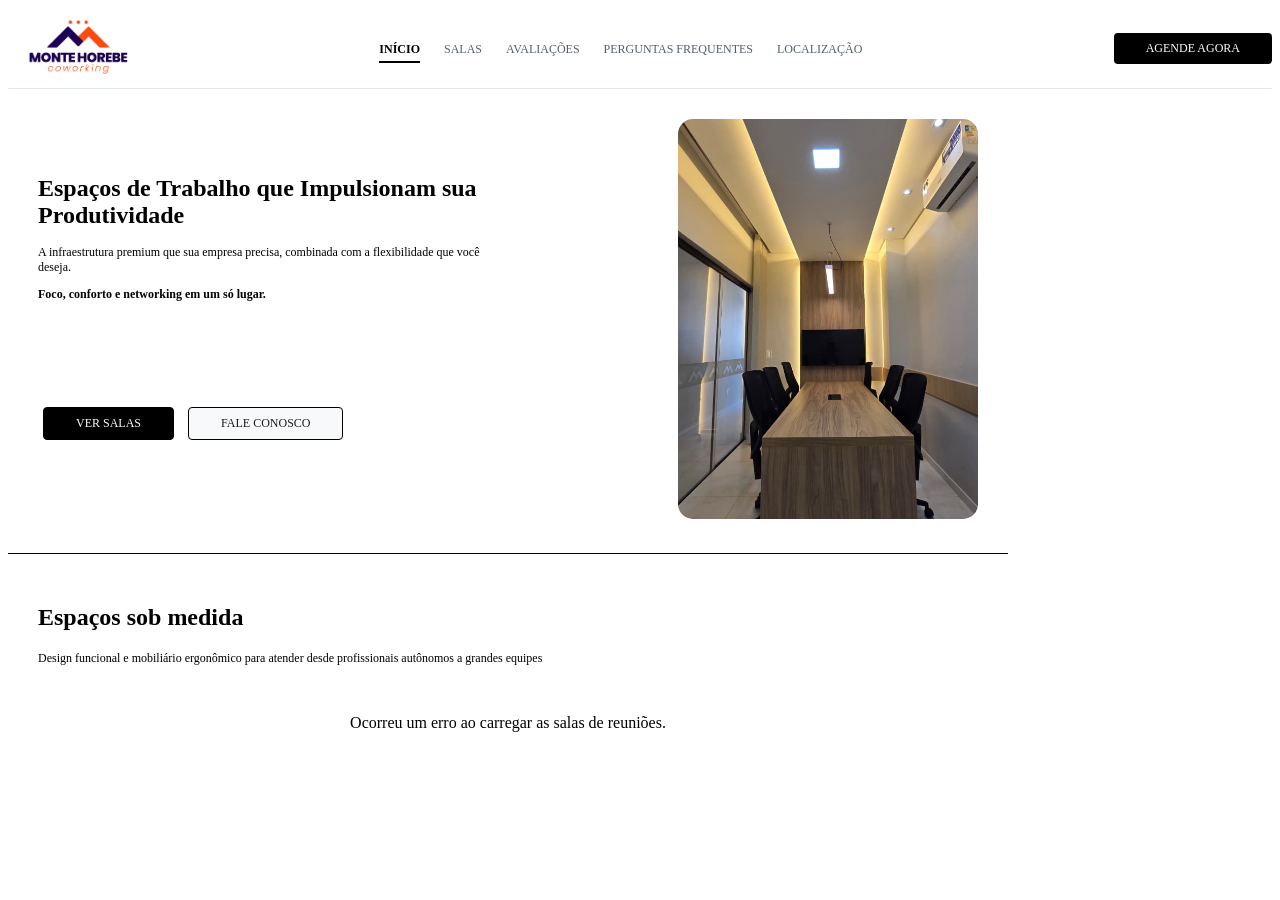
==== index.html @ b554c810 "Minor change" ====
<!DOCTYPE html>
<html lang="pt-BR">
<head>
    <meta charset="utf-8">
    <meta name="viewport" content="width=device-width, initial-scale=1.0">
    <title>Monte Horebe - Espaços de Trabalho para Produtividade</title>
    <link rel="stylesheet" href="css/main.css">
</head>

<body>

    <nav class="navbar">
        <div class="navbar-container">
            <div class="brand">
                <img src="assets/logo.png" alt="logo monte-horebe">
            </div>

            <div class="nav-links">
                <a href="#" class="nav-link active">Início</a>
                <a href="salas.html" class="nav-link">Salas</a>
                <a href="avaliacoes.html" class="nav-link">Avaliações</a>
                <a href="faq.html" class="nav-link">Perguntas frequentes</a>
                <a href="localizacao.html" class="nav-link">Localização</a>
            </div>

            <div class="nav-actions">
                <a href="https://www.instagram.com/coworking_mh" class="btn-primary">Agende agora</a>
            </div>
        </div>
    </nav>


    <div class="container-principal">
        <div class="container-hero">
            <div class="title-hero">
                <h1>Espaços de Trabalho que Impulsionam sua Produtividade</h1>
                <p>A infraestrutura premium que sua empresa precisa, combinada com a flexibilidade que você deseja.</p>
                <p><b>Foco, conforto e networking em um só lugar.</b></p>
                <div class="btns-hero">
                    <a href="salas.html" class="btn-primary" id="btn-salas-hero">VER SALAS</a>
                    <a href="https://www.instagram.com/coworking_mh" class="btn-secondary" id="btn-contato-hero">FALE CONOSCO</a>
                </div>
            </div>
            
            <div class="container-img-hero">
                <img src="assets/sala-reunioes-4.jpeg" alt="sala-de-reuniões">
            </div>
        </div>

        <section class="section-salas">
            <div class="title-salas">
                <h1>Espaços sob medida</h1>
                <p>Design funcional e mobiliário ergonômico para atender desde profissionais autônomos a grandes equipes</p>
            </div>
            <div class="container-salas" id="container-salas"></div>

        </section>
    </div>

    <div class="modal-overlay" id="modal-sala">
        <div class="modal-content">
            <span class="modal-close" id="modal-close">&times;</span>
            <div class="modal-gallery">
                <img id="modal-img" src="" alt="">
                <div class="modal-thumbnails" id="modal-thumbnails"></div>
            </div>
            <div class="modal-info">
                <h1 id="modal-titulo"></h1>
                <p id="modal-desc"></p>
                <div class="card-sala-beneficios" id="modal-beneficios"></div>
                <a href="https://www.instagram.com/coworking_mh" class="btn-primary" style="margin-top: auto; width: 50%;">Agendar esta sala</a>
            </div>
        </div>
    </div>

    <script src="js/script.js"></script>
</body>
</html>
---- css/main.css ----
:root {
    --primary: #000000;
    --on-primary: #ffffff;
    --secondary: #515f74;
    --surface-container-lowest: #ffffff;
    --surface-container-low: #f2f4f6;
    --surface-container-high: #e6e8ea;
    --surface: #f7f9fb;
    --on-surface: #191c1e;
    --on-surface-variant: #45464d;
    --slate-border: #E2E8F0;
    --tertiary: #000000;
    --tertiary-container: #0b1c30;
    --whatsapp-green: #25D366;
    --primary-fixed-dim: #bec6e0;
    --surface-tint: #565e74;
    --margin-sm: 8px;
    --margin-md: 16px;
    --margin-lg: 32px;
    --gutter: 24px;
    --section-gap-mobile: 64px;
    --section-gap-desktop: 120px;
    --container-max: 1200px;
    --beneficios: rgb(227, 227, 227);
}

a {
    text-decoration: none;
    color: inherit;
}

.navbar {
    background-color: var(--surface-container-lowest);
    position: sticky;
    top: 0;
    border-bottom: 1px solid var(--slate-border);
    width: 100%;
}

.navbar-container {
    display: flex;
    justify-content: space-between;
    align-items: center;
    height: 80px;
}

.brand img {
    width: 100px;
    margin-left: 20px;
}

.nav-link {
    font-size: 12px;
    font-weight: 500;
    text-transform: uppercase;
    color: var(--secondary);
    margin: 10px;
    transition: color 0.2s, opacity 0.2s;
}

.nav-link.active {
    color: var(--primary);
    font-weight: 700;
    border-bottom: 2px solid var(--primary);
    padding-bottom: 5px;
}

.nav-link:hover {
    color: var(--primary);
    font-weight: 200;
    opacity: 0.8;
}

.btn-primary {
    background-color: var(--primary);
    color: var(--on-primary);
    padding: var(--margin-sm) var(--margin-lg);
    border-radius: 4px;
    font-size: 12px;
    font-weight: 500;
    text-transform: uppercase;
    transition: background-color 0.2s, transform 0.1s;
    display: inline-flex;
    align-items: center;
    justify-content: center;
    border: none;
    cursor: pointer;
}

.btn-primary:hover {
    background-color: var(--tertiary-container);
    transform: scale(1.05);
}

.container-principal {
    display: flex;
    flex-wrap: wrap;
    justify-self: center;
    width: 80%;
    max-width: 1000px;
}

.container-hero {
    display: flex;
    justify-content: space-between;
    justify-self: center;
    padding: 30px;
    width: 100%;
    border-bottom: 1px solid var(--primary);
}

.title-hero {
    max-width: 70%;
    margin-top: 40px;
}

.title-hero h1{
    font-size: 24px;
    max-width: 85%;
}

.title-hero p {
    font-size: 12px;
    max-width: 80%;
}

.btns-hero {
    margin-top: 100px;
}

.btns-hero a {
    margin: 5px;
    border: 1px solid var(--primary);
}

.btn-secondary {
    background-color: var(--surface);
    color: var(--on-surface);
    padding: var(--margin-sm) var(--margin-lg);
    border-radius: 4px;
    font-size: 12px;
    font-weight: 500;
    text-transform: uppercase;
    transition: background-color 0.2s, transform 0.1s;
    display: inline-flex;
    align-items: center;
    justify-content: center;
    border: none;
    cursor: pointer;
}

.btn-secondary:hover {
    background-color: var(--surface-container-high);
    transform: scale(1.05);
}

.container-img-hero img {
    width: 300px;
    height: 400px;
    object-fit: cover;
    border-radius: 15px;
}

.section-salas {
    display: flex;
    flex-wrap: wrap;
    justify-content: space-between;
    justify-self: center;
    padding: 30px;
    width: 100%;
}

.title-salas {
    display: flex;
    flex-direction: column;
    align-self: center;
    justify-self: center;
    width: 100%;
}

.title-salas h1 {
    font-size: 24px;
    width: 85%;
}

.title-salas p {
    margin-top: 0;
    font-size: 12px;
    width: 60%;
}

.container-salas {
    display: flex;
    flex-wrap: wrap;
    justify-content: space-around;
    justify-self: center;
    gap: 20px 10px;
    margin-top: 20px;
    width: 100%;
}

.info-sala {
    display: flex;
    flex-direction: column;
    padding: 5px;
}

.card-sala {
    box-shadow: 0 12px 24px rgba(0, 0, 0, 0.2);
    display: flex;
    flex-direction: column;
    width: 250px;
    height: 300px;
    transition: transform 0.3s ease, box-shadow 0.3s ease;
    cursor: pointer;
}

.card-sala:hover {
    transform: translateY(-10px);
    box-shadow: 0 12px 24px rgba(0, 0, 0, 0.2);
}

.card-sala h1 {
    font-size:16px;
}

.card-sala p {
    margin-top: 0;
    font-size: 12px;
}

.card-sala img {
    width: 250px;
    height: 150px;
    object-fit: cover;
    object-position: 80% 65%;
}

.card-sala-beneficios {
    display: flex;
    flex-direction: row;
    flex-wrap: wrap;
    margin: 0;
    gap: 5px;
}

.card-sala-beneficios p {
    background-color: var(--beneficios);
    padding: 1px 3px 3px;
    border-radius: 5px;
    margin: 2px;
}

.modal-overlay {
    display: none;
    position: fixed;
    top: 0;
    left: 0;
    width: 100%;
    height: 100%;
    background-color: rgba(0, 0, 0, 0.6);
    z-index: 1000;
    justify-content: center;
    align-items: center;
}

.modal-overlay.active {
    display: flex;
}

.modal-content {
    background-color: var(--surface-container-lowest);
    width: 800px;
    height: 500px;
    border-radius: 8px;
    display: flex;
    flex-direction: row;
    overflow: hidden;
    position: relative;
    box-shadow: 0 12px 24px rgba(0, 0, 0, 0.3);
}

.modal-gallery {
    width: 50%;
    display: flex;
    flex-direction: column;
    background-color: var(--surface-container-low);
}

.modal-gallery > img {
    width: 100%;
    height: 350px;
    object-fit: cover;
}

.modal-thumbnails {
    display: flex;
    flex-direction: row;
    overflow-x: auto;
    padding: 10px;
    gap: 10px;
    height: 150px;
    align-items: center;
    box-sizing: border-box;
}

.modal-thumbnails::-webkit-scrollbar {
    height: 8px;
}

.modal-thumbnails::-webkit-scrollbar-thumb {
    background-color: var(--primary-fixed-dim);
    border-radius: 4px;
}

.modal-thumbnails img {
    width: 80px;
    height: 80px;
    object-fit: cover;
    border-radius: 4px;
    cursor: pointer;
    border: 2px solid transparent;
    transition: border-color 0.2s;
    flex-shrink: 0;
}

.modal-thumbnails img.active {
    border-color: var(--primary);
}

.modal-info {
    padding: var(--margin-lg);
    width: 50%;
    display: flex;
    flex-direction: column;
    overflow: hidden;
    box-sizing: border-box;
}

.modal-info h1 {
    font-size: 24px;
    color: var(--primary);
    margin-top: 0;
}

.modal-info p {
    font-size: 14px;
    color: var(--on-surface-variant);
    line-height: 1.5;
}

.modal-close {
    position: absolute;
    top: 15px;
    right: 20px;
    font-size: 24px;
    font-weight: bold;
    color: var(--primary);
    cursor: pointer;
    transition: color 0.2s;
    z-index: 10;
    background: rgba(255, 255, 255, 0.7);
    border-radius: 50%;
    width: 35px;
    height: 35px;
    display: flex;
    align-items: center;
    justify-content: center;
}

.modal-close:hover {
    background: rgba(255, 255, 255, 1);
}

@media (max-width: 850px) {
    .modal-content {
        flex-direction: column;
        width: 90%;
        height: 90vh;
    }
    .modal-gallery, .modal-info {
        width: 100%;
    }
    .modal-gallery > img {
        height: 250px;
    }
    .modal-thumbnails {
        height: 100px;
    }
    .modal-thumbnails img {
        width: 60px;
        height: 60px;
    }
}
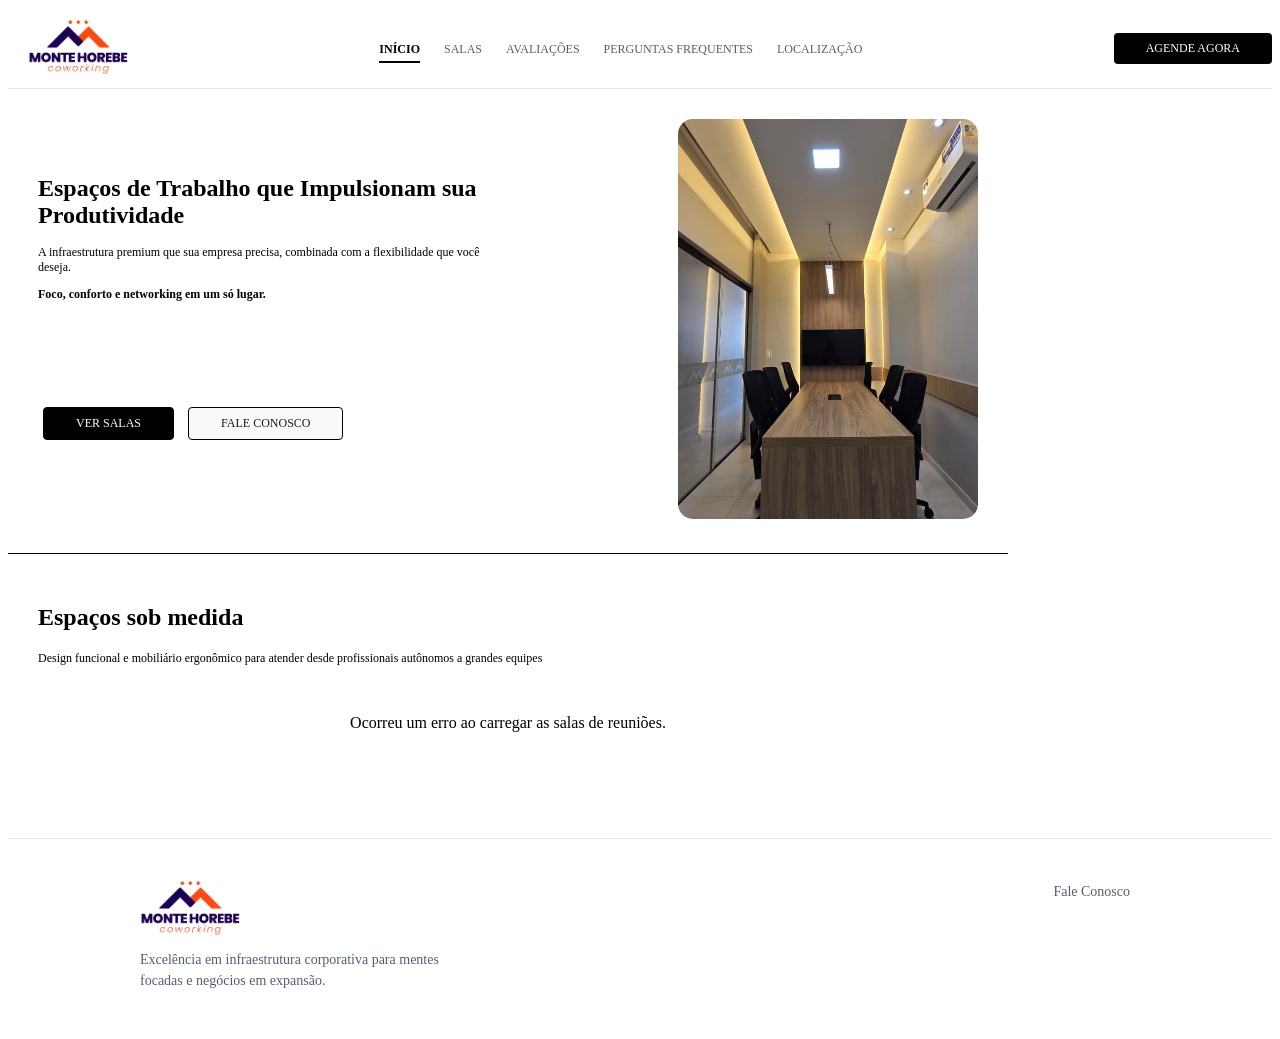
==== commit 89efa157: "Add footer in index.html and salas.html" ====
--- a/index.html
+++ b/index.html
@@ -29,7 +29,6 @@
         </div>
     </nav>
 
-
     <div class="container-principal">
         <div class="container-hero">
             <div class="title-hero">
@@ -53,7 +52,6 @@
                 <p>Design funcional e mobiliário ergonômico para atender desde profissionais autônomos a grandes equipes</p>
             </div>
             <div class="container-salas" id="container-salas"></div>
-
         </section>
     </div>
 
@@ -68,11 +66,24 @@
                 <h1 id="modal-titulo"></h1>
                 <p id="modal-desc"></p>
                 <div class="card-sala-beneficios" id="modal-beneficios"></div>
-                <a href="https://www.instagram.com/coworking_mh" class="btn-primary" style="margin-top: auto; width: 50%;">Agendar esta sala</a>
+                <a href="https://www.instagram.com/coworking_mh" class="btn-primary" style="margin-top: auto; width: 80%;">Agendar esta sala</a>
             </div>
         </div>
     </div>
 
+    <footer class="footer">
+        <div class="footer-container">
+            <div class="footer-top">
+                <div class="footer-brand">
+                    <img src="assets/logo.png" alt="logo monte-horebe">
+                    <p>Excelência em infraestrutura corporativa para mentes focadas e negócios em expansão.</p>
+                </div>
+                <div class="footer-links">
+                    <a href="https://www.instagram.com/coworking_mh" class="nav-link">Fale Conosco</a>
+                </div>
+            </div>
+    </footer>
+
     <script src="js/script.js"></script>
 </body>
 </html>
--- a/css/main.css
+++ b/css/main.css
@@ -14,6 +14,7 @@
     --whatsapp-green: #25D366;
     --primary-fixed-dim: #bec6e0;
     --surface-tint: #565e74;
+    
     --margin-sm: 8px;
     --margin-md: 16px;
     --margin-lg: 32px;
@@ -21,6 +22,7 @@
     --section-gap-mobile: 64px;
     --section-gap-desktop: 120px;
     --container-max: 1200px;
+
     --beneficios: rgb(227, 227, 227);
 }
 
@@ -391,4 +393,73 @@
         width: 60px;
         height: 60px;
     }
+}
+
+.footer {
+    background-color: var(--surface-container-lowest);
+    border-top: 1px solid var(--slate-border);
+    width: 100%;
+    padding: 40px 0;
+    margin-top: 60px;
+}
+
+.footer-container {
+    width: 80%;
+    max-width: 1000px;
+    margin: 0 auto;
+    display: flex;
+    flex-direction: column;
+}
+
+.footer-top {
+    display: flex;
+    justify-content: space-between;
+    align-items: flex-start;
+    flex-wrap: wrap;
+    gap: 30px;
+}
+
+.footer-brand {
+    max-width: 300px;
+}
+
+.footer-brand img {
+    width: 100px;
+}
+
+.footer-brand p {
+    font-size: 14px;
+    color: var(--secondary);
+    line-height: 1.5;
+    margin: 10px 0 0 0;
+}
+
+.footer-links {
+    display: flex;
+    flex-wrap: wrap;
+    gap: 15px;
+    align-items: center;
+}
+
+.footer-links .nav-link {
+    text-transform: none;
+    font-size: 14px;
+    font-weight: 500;
+    margin: 5px 10px;
+}
+
+
+@media (max-width: 768px) {
+    .footer-top {
+        flex-direction: column;
+        align-items: flex-start;
+    }
+    .footer-links {
+        flex-direction: column;
+        align-items: flex-start;
+        gap: 10px;
+    }
+    .footer-links .nav-link {
+        margin: 0;
+    }
 }
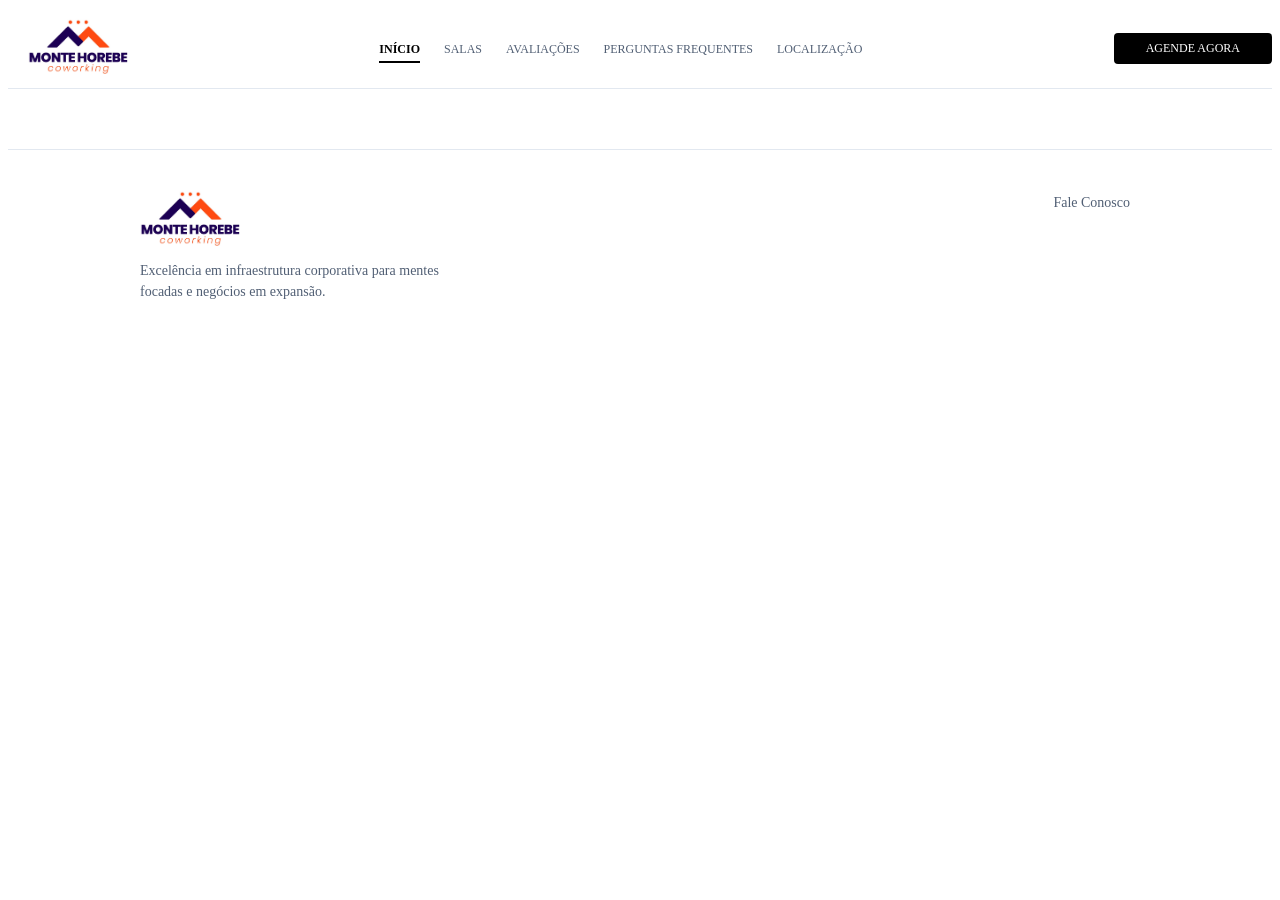
==== commit 5932b99a: "Removendo cards das salas em index.html Para melhor organização da seção hero" ====
--- a/index.html
+++ b/index.html
@@ -29,48 +29,6 @@
         </div>
     </nav>
 
-    <div class="container-principal">
-        <div class="container-hero">
-            <div class="title-hero">
-                <h1>Espaços de Trabalho que Impulsionam sua Produtividade</h1>
-                <p>A infraestrutura premium que sua empresa precisa, combinada com a flexibilidade que você deseja.</p>
-                <p><b>Foco, conforto e networking em um só lugar.</b></p>
-                <div class="btns-hero">
-                    <a href="salas.html" class="btn-primary" id="btn-salas-hero">VER SALAS</a>
-                    <a href="https://www.instagram.com/coworking_mh" class="btn-secondary" id="btn-contato-hero">FALE CONOSCO</a>
-                </div>
-            </div>
-            
-            <div class="container-img-hero">
-                <img src="assets/sala-reunioes-4.jpeg" alt="sala-de-reuniões">
-            </div>
-        </div>
-
-        <section class="section-salas">
-            <div class="title-salas">
-                <h1>Espaços sob medida</h1>
-                <p>Design funcional e mobiliário ergonômico para atender desde profissionais autônomos a grandes equipes</p>
-            </div>
-            <div class="container-salas" id="container-salas"></div>
-        </section>
-    </div>
-
-    <div class="modal-overlay" id="modal-sala">
-        <div class="modal-content">
-            <span class="modal-close" id="modal-close">&times;</span>
-            <div class="modal-gallery">
-                <img id="modal-img" src="" alt="">
-                <div class="modal-thumbnails" id="modal-thumbnails"></div>
-            </div>
-            <div class="modal-info">
-                <h1 id="modal-titulo"></h1>
-                <p id="modal-desc"></p>
-                <div class="card-sala-beneficios" id="modal-beneficios"></div>
-                <a href="https://www.instagram.com/coworking_mh" class="btn-primary" style="margin-top: auto; width: 80%;">Agendar esta sala</a>
-            </div>
-        </div>
-    </div>
-
     <footer class="footer">
         <div class="footer-container">
             <div class="footer-top">
--- a/css/main.css
+++ b/css/main.css
@@ -102,67 +102,6 @@
     max-width: 1000px;
 }
 
-.container-hero {
-    display: flex;
-    justify-content: space-between;
-    justify-self: center;
-    padding: 30px;
-    width: 100%;
-    border-bottom: 1px solid var(--primary);
-}
-
-.title-hero {
-    max-width: 70%;
-    margin-top: 40px;
-}
-
-.title-hero h1{
-    font-size: 24px;
-    max-width: 85%;
-}
-
-.title-hero p {
-    font-size: 12px;
-    max-width: 80%;
-}
-
-.btns-hero {
-    margin-top: 100px;
-}
-
-.btns-hero a {
-    margin: 5px;
-    border: 1px solid var(--primary);
-}
-
-.btn-secondary {
-    background-color: var(--surface);
-    color: var(--on-surface);
-    padding: var(--margin-sm) var(--margin-lg);
-    border-radius: 4px;
-    font-size: 12px;
-    font-weight: 500;
-    text-transform: uppercase;
-    transition: background-color 0.2s, transform 0.1s;
-    display: inline-flex;
-    align-items: center;
-    justify-content: center;
-    border: none;
-    cursor: pointer;
-}
-
-.btn-secondary:hover {
-    background-color: var(--surface-container-high);
-    transform: scale(1.05);
-}
-
-.container-img-hero img {
-    width: 300px;
-    height: 400px;
-    object-fit: cover;
-    border-radius: 15px;
-}
-
 .section-salas {
     display: flex;
     flex-wrap: wrap;
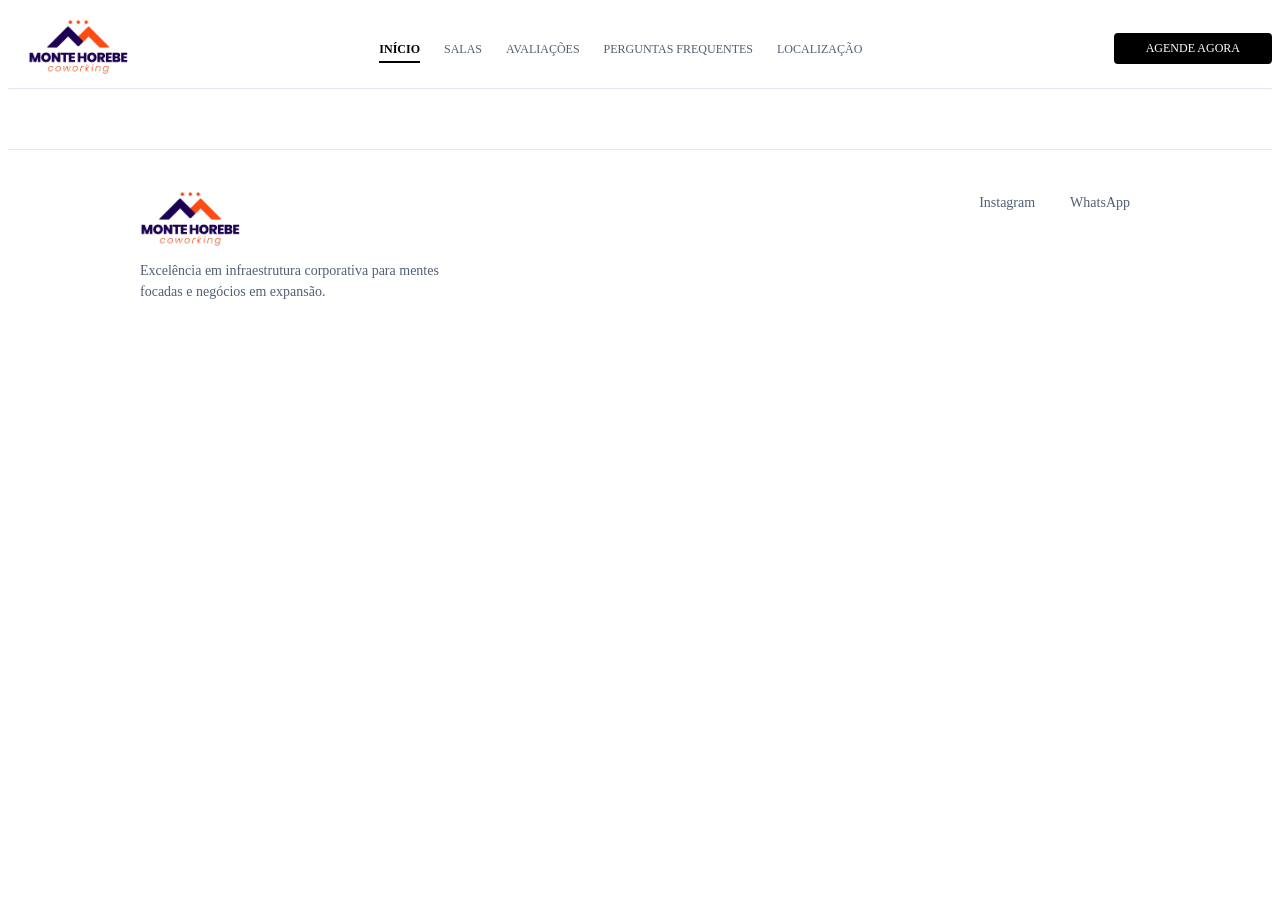
==== commit 04953a9f: "add whatsapp and instagram on footer and header" ====
--- a/index.html
+++ b/index.html
@@ -24,7 +24,7 @@
             </div>
 
             <div class="nav-actions">
-                <a href="https://www.instagram.com/coworking_mh" class="btn-primary">Agende agora</a>
+                <a href="https://wa.me/5588997080220" class="btn-primary">Agende agora</a>
             </div>
         </div>
     </nav>
@@ -37,7 +37,8 @@
                     <p>Excelência em infraestrutura corporativa para mentes focadas e negócios em expansão.</p>
                 </div>
                 <div class="footer-links">
-                    <a href="https://www.instagram.com/coworking_mh" class="nav-link">Fale Conosco</a>
+                    <a href="https://www.instagram.com/coworking_mh" class="nav-link">Instagram</a>
+                    <a href="https://wa.me/5588997080220" class="nav-link">WhatsApp</a>
                 </div>
             </div>
     </footer>
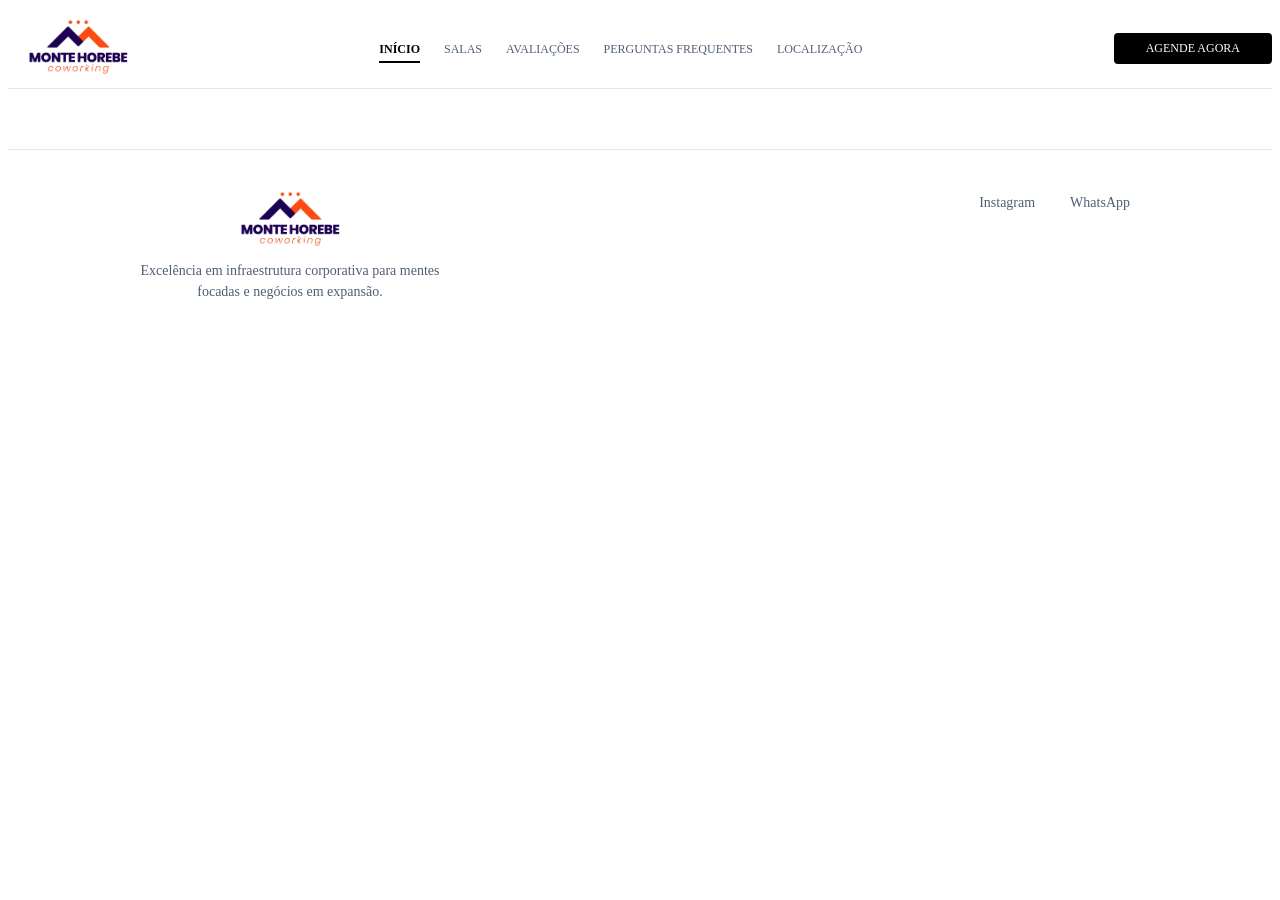
==== commit 6a71ac9b: "add header and footer in all files" ====
--- a/index.html
+++ b/index.html
@@ -41,6 +41,7 @@
                     <a href="https://wa.me/5588997080220" class="nav-link">WhatsApp</a>
                 </div>
             </div>
+        </div>
     </footer>
 
     <script src="js/script.js"></script>
--- a/css/main.css
+++ b/css/main.css
@@ -73,6 +73,126 @@
     opacity: 0.8;
 }
 
+.faq{
+    background-color: rgba(255, 255, 255, 0.8);
+    padding: 30px;
+    border-radius: 30px;
+    box-shadow: 0 4px 10px rgba(0, 0, 0, 0.8);
+    width: 80%;
+    max-width: 900px;
+    margin: 20px auto;
+}
+
+.faq h1{
+    font-size: 2rem;
+    text-align: center;
+    margin-top: 20px;
+    color: var(--primary)
+}
+
+.faq p {
+    font-size: 1.2rem;
+    text-align: center;
+    margin-top: 10px;
+    color: var(--secondary);
+}
+
+.faq-list {
+    margin-top: 100px;
+    text-align: center;
+    flex-direction: column;
+    display: flex;
+}
+
+.faq-list details {
+    background-color: var(--surface-container-low);
+    border: 1px solid var(--slate-border);
+    border-radius: 5px;
+    margin-bottom: var(--margin-md);
+    max-width: 60ch;
+    margin-left: auto;
+    margin-right: auto;
+    width: 100%;
+    max-width: 600px;
+    text-align: left;
+}
+
+.faq-doubts {
+    margin-top: 50px;
+    text-align: center;
+}
+
+.faq-doubts p {
+    font-size: 1.2rem;
+    color: var(--secondary);
+}
+
+.faq-doubts a {
+    color: var(--primary);
+    font-weight: 500;
+    text-decoration: underline;
+}
+
+.localizacao-layout {
+    display: flex; 
+    gap: 20px; 
+    max-width: 1200px;
+    margin: 50px auto; 
+    align-items: flex-start; 
+}
+
+.adress {
+    flex: 1; 
+    min-width: 300px; 
+    background-color: var(--surface);
+    gap: 100px;
+    border-radius: 10px;
+    padding: 20px;
+    box-shadow: 0 4px 10px rgba(0, 0, 0, 0.8);
+}
+
+.info {
+    flex: 1; 
+    min-width: 300px; 
+}
+
+.map iframe {
+    width: 100%; 
+    border-radius: 10px;
+    box-shadow: 0 4px 10px rgba(0, 0, 0, 0.3);
+}
+
+.info-adress, .info-contact {
+    margin-bottom: 20px; 
+    background-color: var(--surface);
+    gap: 100px;
+    border-radius: 10px;
+    padding: 20px;
+    box-shadow: 0 4px 10px rgba(0, 0, 0, 0.8);
+}
+
+.info-contact a.btn-whatsapp {
+    display: inline-block;
+    margin-top: 10px;
+    padding: 10px 20px;
+    background-color: #25d366;
+    color: #fff;
+    text-decoration: none;
+    border-radius: 5px;
+    font-weight: bold;
+}
+
+.info-contact a.btn-whatsapp:hover {
+    background-color: #1da851;
+}
+.footer {
+    margin-top: 40px;
+    padding: 20px;
+    background-color: var(--on-surface);
+    color: var(--on-primary);
+    text-align: center;
+}
+
 .btn-primary {
     background-color: var(--primary);
     color: var(--on-primary);
@@ -334,6 +454,159 @@
     }
 }
 
+.avaliacoes {
+    width: 100%;
+    max-width: var(--container-max);
+    margin: 0 auto;
+    box-sizing: border-box;
+}
+
+.avaliacoes h1{
+    font-size: 40px;
+    font-weight: 700;
+    text-align: center;
+    color: var(--primary);
+    margin-bottom: 16px;
+}
+
+.avaliacoes > p{
+    font-size: 16px;
+    color: var(--secondary);
+    text-align: center;
+    max-width: 600px;
+    margin: 0 auto var(--margin-lg) auto;
+}
+
+.avaliacoes h2{
+    font-size: 28px;
+    font-weight: 700;
+    text-align: center;
+    color: var(--primary);
+}
+
+.depoimento-destaque {
+    display: flex;
+    flex-direction: row;
+    background-color: var(--surface-container-lowest);
+    border: 1px solide var(--slate-border);
+    border-radius: 12px;
+    overflow: hidden;
+    margin: 40px auto;
+    max-width: 1000px;
+}
+
+.depoimento-destaque::before {
+    content: "";
+    flex: 1;
+    min-width: 45%;
+    background-image: url("../images/escritorio.jpeg"); 
+    background-size: cover;
+    background-position: center;
+}
+
+.depoimento-destaque-content {
+    flex: 1;
+    padding: 48px;
+    display: flex;
+    flex-direction: column;
+    justify-content: center;
+}
+
+
+.depoimento-destaque p:nth-of-type(2) {
+    font-size: 18px;
+    line-height: 1.6;
+    color: var(--on-surface);
+    font-weight: 500;
+    margin-bottom: 24px;
+}
+
+.depoimento-grid {
+    display: grid;
+    grid-template-columns: repeat(12, 1fr);
+    gap: var(--gutter);
+    max-width: 1000px;
+    margin: 0 auto;
+}
+
+
+.depoimento {
+    background-color: var(--surface-container-lowest);
+    border: 1px solid var(--slate-border);
+    border-radius: 12px;
+    padding: 32px;
+    display: flex;
+    flex-direction: column;
+    justify-content: space-between;
+    box-sizing: border-box;
+}
+
+.depoimento:nth-child(1) {
+    grid-column: span 4;
+}
+
+.depoimento:nth-child(2) {
+    grid-column: span 8;
+    background-color: #000000; 
+    color: #ffffff;
+    border: none;
+}
+
+.depoimento:nth-child(3) {
+    grid-column: span 7;
+    display: flex;
+    flex-direction: row;
+    gap: 20px;
+    align-items: center;
+}
+
+.depoimento:nth-child(4) {
+    grid-column: span 5;
+}
+
+
+.depoimento p {
+    font-size: 14px;
+    line-height: 1.6;
+    margin-bottom: 16px;
+}
+
+.depoimento-card-preto p {
+    font-size: 20px;
+    font-weight: 500;
+}
+
+
+.avaliacoes-cta {
+    text-align: center;
+    background-color: var(--surface);
+    padding: 64px var(--margin-lg);
+    border-radius: 16px;
+    max-width: 1000px;
+    margin: var(--section-gap-desktop) auto 0 auto;
+}
+
+.avaliacoes-cta h2 {
+    font-size: 28px;
+    margin-top: 0;
+    margin-bottom: 24px;
+}
+
+
+.avaliacoes-cta .btn-primary:hover {
+    background-color: #222;
+}
+
+.avaliacoes-cta a.btn-primary {
+    background-color: transparent;
+    color: var(--primary);
+    border: 1px solid var(--slate-border);
+}
+
+.avaliacoes-cta a.btn-primary:hover {
+    background-color: var(--surface-container-high);
+}
+
 .footer {
     background-color: var(--surface-container-lowest);
     border-top: 1px solid var(--slate-border);
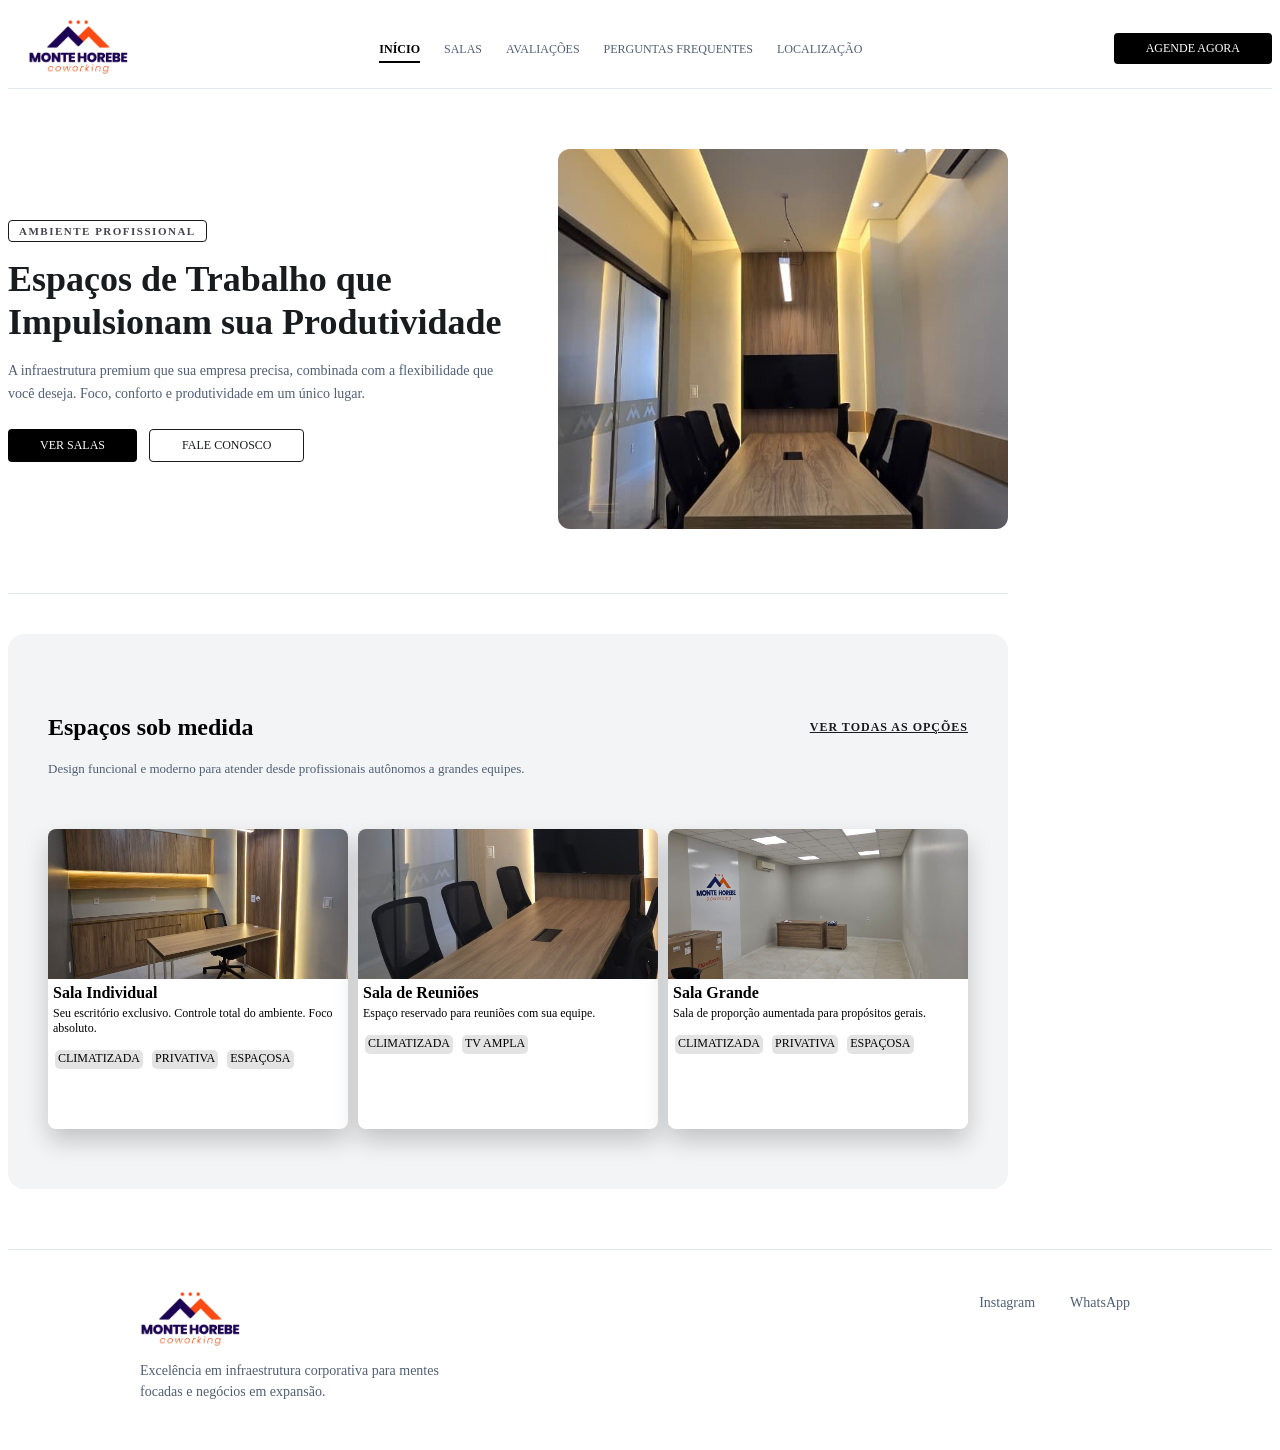
==== commit e905a6a1: "feat/index_html&css" ====
--- a/index.html
+++ b/index.html
@@ -1,49 +1,133 @@
-<!DOCTYPE html>
+<!doctype html>
 <html lang="pt-BR">
-<head>
-    <meta charset="utf-8">
-    <meta name="viewport" content="width=device-width, initial-scale=1.0">
+  <head>
+    <meta charset="utf-8" />
+    <meta name="viewport" content="width=device-width, initial-scale=1.0" />
     <title>Monte Horebe - Espaços de Trabalho para Produtividade</title>
-    <link rel="stylesheet" href="css/main.css">
-</head>
+    <link rel="stylesheet" href="css/main.css" />
+  </head>
 
-<body>
+  <body>
+    <nav class="navbar">
+      <div class="navbar-container">
+        <div class="brand">
+          <img src="assets/logo.png" alt="logo monte-horebe" />
+        </div>
 
-    <nav class="navbar">
-        <div class="navbar-container">
-            <div class="brand">
-                <img src="assets/logo.png" alt="logo monte-horebe">
-            </div>
+        <div class="nav-links">
+          <a href="#" class="nav-link active">Início</a>
+          <a href="salas.html" class="nav-link">Salas</a>
+          <a href="avaliacoes.html" class="nav-link">Avaliações</a>
+          <a href="faq.html" class="nav-link">Perguntas frequentes</a>
+          <a href="localizacao.html" class="nav-link">Localização</a>
+        </div>
 
-            <div class="nav-links">
-                <a href="#" class="nav-link active">Início</a>
-                <a href="salas.html" class="nav-link">Salas</a>
-                <a href="avaliacoes.html" class="nav-link">Avaliações</a>
-                <a href="faq.html" class="nav-link">Perguntas frequentes</a>
-                <a href="localizacao.html" class="nav-link">Localização</a>
-            </div>
-
-            <div class="nav-actions">
-                <a href="https://wa.me/5588997080220" class="btn-primary">Agende agora</a>
-            </div>
+        <div class="nav-actions">
+          <a href="https://wa.me/5588997080220" class="btn-primary"
+            >Agende agora</a
+          >
         </div>
+      </div>
     </nav>
 
+    <div class="container-principal">
+      <div class="container-hero">
+        <div class="title-hero">
+          <span class="badge-hero">AMBIENTE PROFISSIONAL</span>
+          <h1>Espaços de Trabalho que Impulsionam sua Produtividade</h1>
+          <p>
+            A infraestrutura premium que sua empresa precisa, combinada com a
+            flexibilidade que você deseja. Foco, conforto e produtividade em um
+            único lugar.
+          </p>
+          <div class="hero-actions">
+            <a href="salas.html" class="btn-primary">VER SALAS</a>
+            <a href="https://wa.me/5588997080220" class="btn-secondary"
+              >FALE CONOSCO</a
+            >
+          </div>
+        </div>
+
+        <div class="container-image-hero">
+          <img src="assets/sala-reunioes-4.jpeg" alt="space coworking" />
+        </div>
+      </div>
+
+      <section class="section-salas section-salas-preview">
+        <div class="title-salas">
+          <h2>Espaços sob medida</h2>
+          <a href="salas.html">VER TODAS AS OPÇÕES</a>
+        </div>
+        <p class="subtitle-salas">
+          Design funcional e moderno para atender desde profissionais autônomos
+          a grandes equipes.
+        </p>
+
+        <div class="container-salas">
+          <a href="salas.html" class="card-sala">
+            <img src="assets/sala-individual-3.jpeg" alt="Sala Individual" />
+            <div class="info-sala">
+              <h3>Sala Individual</h3>
+              <p>
+                Seu escritório exclusivo. Controle total do ambiente. Foco
+                absoluto.
+              </p>
+              <div class="card-sala-beneficios">
+                <p>CLIMATIZADA</p>
+                <p>PRIVATIVA</p>
+                <p>ESPAÇOSA</p>
+              </div>
+            </div>
+          </a>
+
+          <a href="salas.html" class="card-sala">
+            <img src="assets/sala-reunioes-2.jpeg" alt="Sala de Reuniões" />
+            <div class="info-sala">
+              <h3>Sala de Reuniões</h3>
+              <p>Espaço reservado para reuniões com sua equipe.</p>
+              <div class="card-sala-beneficios">
+                <p>CLIMATIZADA</p>
+                <p>TV AMPLA</p>
+              </div>
+            </div>
+          </a>
+
+          <a href="salas.html" class="card-sala">
+            <img src="assets/sala-grande-1.jpeg" alt="Sala Grande" />
+            <div class="info-sala">
+              <h3>Sala Grande</h3>
+              <p>Sala de proporção aumentada para propósitos gerais.</p>
+              <div class="card-sala-beneficios">
+                <p>CLIMATIZADA</p>
+                <p>PRIVATIVA</p>
+                <p>ESPAÇOSA</p>
+              </div>
+            </div>
+          </a>
+        </div>
+      </section>
+    </div>
+
     <footer class="footer">
-        <div class="footer-container">
-            <div class="footer-top">
-                <div class="footer-brand">
-                    <img src="assets/logo.png" alt="logo monte-horebe">
-                    <p>Excelência em infraestrutura corporativa para mentes focadas e negócios em expansão.</p>
-                </div>
-                <div class="footer-links">
-                    <a href="https://www.instagram.com/coworking_mh" class="nav-link">Instagram</a>
-                    <a href="https://wa.me/5588997080220" class="nav-link">WhatsApp</a>
-                </div>
-            </div>
+      <div class="footer-container">
+        <div class="footer-top">
+          <div class="footer-brand">
+            <img src="assets/logo.png" alt="logo monte-horebe" />
+            <p>
+              Excelência em infraestrutura corporativa para mentes focadas e
+              negócios em expansão.
+            </p>
+          </div>
+          <div class="footer-links">
+            <a href="https://www.instagram.com/coworking_mh" class="nav-link"
+              >Instagram</a
+            >
+            <a href="https://wa.me/5588997080220" class="nav-link">WhatsApp</a>
+          </div>
         </div>
+      </div>
     </footer>
 
     <script src="js/script.js"></script>
-</body>
-</html>+  </body>
+</html>
--- a/css/main.css
+++ b/css/main.css
@@ -1,677 +1,808 @@
 :root {
-    --primary: #000000;
-    --on-primary: #ffffff;
-    --secondary: #515f74;
-    --surface-container-lowest: #ffffff;
-    --surface-container-low: #f2f4f6;
-    --surface-container-high: #e6e8ea;
-    --surface: #f7f9fb;
-    --on-surface: #191c1e;
-    --on-surface-variant: #45464d;
-    --slate-border: #E2E8F0;
-    --tertiary: #000000;
-    --tertiary-container: #0b1c30;
-    --whatsapp-green: #25D366;
-    --primary-fixed-dim: #bec6e0;
-    --surface-tint: #565e74;
-    
-    --margin-sm: 8px;
-    --margin-md: 16px;
-    --margin-lg: 32px;
-    --gutter: 24px;
-    --section-gap-mobile: 64px;
-    --section-gap-desktop: 120px;
-    --container-max: 1200px;
-
-    --beneficios: rgb(227, 227, 227);
+  --primary: #000000;
+  --on-primary: #ffffff;
+  --secondary: #515f74;
+  --surface-container-lowest: #ffffff;
+  --surface-container-low: #f2f4f6;
+  --surface-container-high: #e6e8ea;
+  --surface: #f7f9fb;
+  --on-surface: #191c1e;
+  --on-surface-variant: #45464d;
+  --slate-border: #e2e8f0;
+  --tertiary: #000000;
+  --tertiary-container: #0b1c30;
+  --whatsapp-green: #25d366;
+  --primary-fixed-dim: #bec6e0;
+  --surface-tint: #565e74;
+
+  --margin-sm: 8px;
+  --margin-md: 16px;
+  --margin-lg: 32px;
+  --gutter: 24px;
+  --section-gap-mobile: 64px;
+  --section-gap-desktop: 120px;
+  --container-max: 1200px;
+
+  --beneficios: rgb(227, 227, 227);
 }
 
 a {
-    text-decoration: none;
-    color: inherit;
+  text-decoration: none;
+  color: inherit;
 }
 
 .navbar {
-    background-color: var(--surface-container-lowest);
-    position: sticky;
-    top: 0;
-    border-bottom: 1px solid var(--slate-border);
+  background-color: var(--surface-container-lowest);
+  position: sticky;
+  top: 0;
+  border-bottom: 1px solid var(--slate-border);
+  width: 100%;
+}
+
+.navbar-container {
+  display: flex;
+  justify-content: space-between;
+  align-items: center;
+  height: 80px;
+}
+
+.brand img {
+  width: 100px;
+  margin-left: 20px;
+}
+
+.nav-link {
+  font-size: 12px;
+  font-weight: 500;
+  text-transform: uppercase;
+  color: var(--secondary);
+  margin: 10px;
+  transition:
+    color 0.2s,
+    opacity 0.2s;
+}
+
+.nav-link.active {
+  color: var(--primary);
+  font-weight: 700;
+  border-bottom: 2px solid var(--primary);
+  padding-bottom: 5px;
+}
+
+.nav-link:hover {
+  color: var(--primary);
+  font-weight: 200;
+  opacity: 0.8;
+}
+
+.faq {
+  background-color: rgba(255, 255, 255, 0.8);
+  padding: 30px;
+  border-radius: 30px;
+  box-shadow: 0 4px 10px rgba(0, 0, 0, 0.8);
+  width: 80%;
+  max-width: 900px;
+  margin: 20px auto;
+}
+
+.faq h1 {
+  font-size: 2rem;
+  text-align: center;
+  margin-top: 20px;
+  color: var(--primary);
+}
+
+.faq p {
+  font-size: 1.2rem;
+  text-align: center;
+  margin-top: 10px;
+  color: var(--secondary);
+}
+
+.faq-list {
+  margin-top: 100px;
+  text-align: center;
+  flex-direction: column;
+  display: flex;
+}
+
+.faq-list details {
+  background-color: var(--surface-container-low);
+  border: 1px solid var(--slate-border);
+  border-radius: 5px;
+  margin-bottom: var(--margin-md);
+  margin-left: auto;
+  margin-right: auto;
+  width: 100%;
+  max-width: 600px;
+  text-align: left;
+}
+
+.faq-doubts {
+  margin-top: 50px;
+  text-align: center;
+}
+
+.faq-doubts p {
+  font-size: 1.2rem;
+  color: var(--secondary);
+}
+
+.faq-doubts a {
+  color: var(--primary);
+  font-weight: 500;
+  text-decoration: underline;
+}
+
+.localizacao-layout {
+  display: flex;
+  gap: 20px;
+  max-width: 1200px;
+  margin: 50px auto;
+  align-items: flex-start;
+}
+
+.adress {
+  flex: 1;
+  min-width: 300px;
+  background-color: var(--surface);
+  gap: 100px;
+  border-radius: 10px;
+  padding: 20px;
+  box-shadow: 0 4px 10px rgba(0, 0, 0, 0.8);
+}
+
+.info {
+  flex: 1;
+  min-width: 300px;
+}
+
+.map iframe {
+  width: 100%;
+  border-radius: 10px;
+  box-shadow: 0 4px 10px rgba(0, 0, 0, 0.3);
+}
+
+.info-adress,
+.info-contact {
+  margin-bottom: 20px;
+  background-color: var(--surface);
+  gap: 100px;
+  border-radius: 10px;
+  padding: 20px;
+  box-shadow: 0 4px 10px rgba(0, 0, 0, 0.8);
+}
+
+.info-contact a.btn-whatsapp {
+  display: inline-block;
+  margin-top: 10px;
+  padding: 10px 20px;
+  background-color: #25d366;
+  color: #fff;
+  text-decoration: none;
+  border-radius: 5px;
+  font-weight: bold;
+}
+
+.info-contact a.btn-whatsapp:hover {
+  background-color: #1da851;
+}
+
+.btn-primary {
+  background-color: var(--primary);
+  color: var(--on-primary);
+  padding: var(--margin-sm) var(--margin-lg);
+  border-radius: 4px;
+  font-size: 12px;
+  font-weight: 500;
+  text-transform: uppercase;
+  transition:
+    background-color 0.2s,
+    transform 0.1s;
+  display: inline-flex;
+  align-items: center;
+  justify-content: center;
+  border: none;
+  cursor: pointer;
+}
+
+.btn-primary:hover {
+  background-color: var(--tertiary-container);
+  transform: scale(1.05);
+}
+
+.container-principal {
+  display: flex;
+  flex-wrap: wrap;
+  justify-self: center;
+  width: 80%;
+  max-width: 1000px;
+}
+
+.section-salas {
+  display: flex;
+  flex-wrap: wrap;
+  justify-content: space-between;
+  justify-self: center;
+  padding: 30px;
+  width: 100%;
+}
+
+.title-salas {
+  display: flex;
+  flex-direction: row;
+  justify-content: space-between;
+  align-items: center;
+  width: 100%;
+}
+
+.title-salas h1 {
+  font-size: 24px;
+  width: 85%;
+}
+
+.title-salas p {
+  margin-top: 0;
+  font-size: 12px;
+  width: 60%;
+}
+
+.container-salas {
+  display: flex;
+  flex-wrap: wrap;
+  justify-content: space-around;
+  justify-self: center;
+  gap: 20px 10px;
+  margin-top: 20px;
+  width: 100%;
+}
+
+.info-sala {
+  display: flex;
+  flex-direction: column;
+  padding: 5px;
+}
+
+.card-sala {
+  box-shadow: 0 12px 24px rgba(0, 0, 0, 0.2);
+  display: flex;
+  flex-direction: column;
+  width: 250px;
+  height: 300px;
+  transition:
+    transform 0.3s ease,
+    box-shadow 0.3s ease;
+  cursor: pointer;
+}
+
+.card-sala:hover {
+  transform: translateY(-10px);
+  box-shadow: 0 12px 24px rgba(0, 0, 0, 0.2);
+}
+
+.card-sala h1 {
+  font-size: 16px;
+}
+
+.card-sala p {
+  margin-top: 0;
+  font-size: 12px;
+}
+
+.card-sala img {
+  width: 250px;
+  height: 150px;
+  object-fit: cover;
+  object-position: 80% 65%;
+}
+
+.card-sala-beneficios {
+  display: flex;
+  flex-direction: row;
+  flex-wrap: wrap;
+  margin: 0;
+  gap: 5px;
+}
+
+.card-sala-beneficios p {
+  background-color: var(--beneficios);
+  padding: 1px 3px 3px;
+  border-radius: 5px;
+  margin: 2px;
+}
+
+.modal-overlay {
+  display: none;
+  position: fixed;
+  top: 0;
+  left: 0;
+  width: 100%;
+  height: 100%;
+  background-color: rgba(0, 0, 0, 0.6);
+  z-index: 1000;
+  justify-content: center;
+  align-items: center;
+}
+
+.modal-overlay.active {
+  display: flex;
+}
+
+.modal-content {
+  background-color: var(--surface-container-lowest);
+  width: 800px;
+  height: 500px;
+  border-radius: 8px;
+  display: flex;
+  flex-direction: row;
+  overflow: hidden;
+  position: relative;
+  box-shadow: 0 12px 24px rgba(0, 0, 0, 0.3);
+}
+
+.modal-gallery {
+  width: 50%;
+  display: flex;
+  flex-direction: column;
+  background-color: var(--surface-container-low);
+}
+
+.modal-gallery > img {
+  width: 100%;
+  height: 350px;
+  object-fit: cover;
+}
+
+.modal-thumbnails {
+  display: flex;
+  flex-direction: row;
+  overflow-x: auto;
+  padding: 10px;
+  gap: 10px;
+  height: 150px;
+  align-items: center;
+  box-sizing: border-box;
+}
+
+.modal-thumbnails::-webkit-scrollbar {
+  height: 8px;
+}
+
+.modal-thumbnails::-webkit-scrollbar-thumb {
+  background-color: var(--primary-fixed-dim);
+  border-radius: 4px;
+}
+
+.modal-thumbnails img {
+  width: 80px;
+  height: 80px;
+  object-fit: cover;
+  border-radius: 4px;
+  cursor: pointer;
+  border: 2px solid transparent;
+  transition: border-color 0.2s;
+  flex-shrink: 0;
+}
+
+.modal-thumbnails img.active {
+  border-color: var(--primary);
+}
+
+.modal-info {
+  padding: var(--margin-lg);
+  width: 50%;
+  display: flex;
+  flex-direction: column;
+  overflow: hidden;
+  box-sizing: border-box;
+}
+
+.modal-info h1 {
+  font-size: 24px;
+  color: var(--primary);
+  margin-top: 0;
+}
+
+.modal-info p {
+  font-size: 14px;
+  color: var(--on-surface-variant);
+  line-height: 1.5;
+}
+
+.modal-close {
+  position: absolute;
+  top: 15px;
+  right: 20px;
+  font-size: 24px;
+  font-weight: bold;
+  color: var(--primary);
+  cursor: pointer;
+  transition: color 0.2s;
+  z-index: 10;
+  background: rgba(255, 255, 255, 0.7);
+  border-radius: 50%;
+  width: 35px;
+  height: 35px;
+  display: flex;
+  align-items: center;
+  justify-content: center;
+}
+
+.modal-close:hover {
+  background: rgba(255, 255, 255, 1);
+}
+
+@media (max-width: 850px) {
+  .modal-content {
+    flex-direction: column;
+    width: 90%;
+    height: 90vh;
+  }
+  .modal-gallery,
+  .modal-info {
     width: 100%;
-}
-
-.navbar-container {
-    display: flex;
-    justify-content: space-between;
-    align-items: center;
-    height: 80px;
-}
-
-.brand img {
-    width: 100px;
-    margin-left: 20px;
-}
-
-.nav-link {
-    font-size: 12px;
-    font-weight: 500;
-    text-transform: uppercase;
-    color: var(--secondary);
-    margin: 10px;
-    transition: color 0.2s, opacity 0.2s;
-}
-
-.nav-link.active {
-    color: var(--primary);
-    font-weight: 700;
-    border-bottom: 2px solid var(--primary);
-    padding-bottom: 5px;
-}
-
-.nav-link:hover {
-    color: var(--primary);
-    font-weight: 200;
-    opacity: 0.8;
-}
-
-.faq{
-    background-color: rgba(255, 255, 255, 0.8);
-    padding: 30px;
-    border-radius: 30px;
-    box-shadow: 0 4px 10px rgba(0, 0, 0, 0.8);
-    width: 80%;
-    max-width: 900px;
-    margin: 20px auto;
-}
-
-.faq h1{
-    font-size: 2rem;
-    text-align: center;
-    margin-top: 20px;
-    color: var(--primary)
-}
-
-.faq p {
-    font-size: 1.2rem;
-    text-align: center;
-    margin-top: 10px;
-    color: var(--secondary);
-}
-
-.faq-list {
-    margin-top: 100px;
-    text-align: center;
+  }
+  .modal-gallery > img {
+    height: 250px;
+  }
+  .modal-thumbnails {
+    height: 100px;
+  }
+  .modal-thumbnails img {
+    width: 60px;
+    height: 60px;
+  }
+}
+
+.avaliacoes {
+  width: 100%;
+  max-width: var(--container-max);
+  margin: 0 auto;
+  box-sizing: border-box;
+}
+
+.avaliacoes h1 {
+  font-size: 40px;
+  font-weight: 700;
+  text-align: center;
+  color: var(--primary);
+  margin-bottom: 16px;
+}
+
+.avaliacoes > p {
+  font-size: 16px;
+  color: var(--secondary);
+  text-align: center;
+  max-width: 600px;
+  margin: 0 auto var(--margin-lg) auto;
+}
+
+.avaliacoes h2 {
+  font-size: 28px;
+  font-weight: 700;
+  text-align: center;
+  color: var(--primary);
+}
+
+.depoimento-destaque {
+  display: flex;
+  flex-direction: row;
+  background-color: var(--surface-container-lowest);
+  border: 1px solide var(--slate-border);
+  border-radius: 12px;
+  overflow: hidden;
+  margin: 40px auto;
+  max-width: 1000px;
+}
+
+.depoimento-destaque::before {
+  content: "";
+  flex: 1;
+  min-width: 45%;
+  background-image: url("../images/escritorio.jpeg");
+  background-size: cover;
+  background-position: center;
+}
+
+.depoimento-destaque-content {
+  flex: 1;
+  padding: 48px;
+  display: flex;
+  flex-direction: column;
+  justify-content: center;
+}
+
+.depoimento-destaque p:nth-of-type(2) {
+  font-size: 18px;
+  line-height: 1.6;
+  color: var(--on-surface);
+  font-weight: 500;
+  margin-bottom: 24px;
+}
+
+.depoimento-grid {
+  display: grid;
+  grid-template-columns: repeat(12, 1fr);
+  gap: var(--gutter);
+  max-width: 1000px;
+  margin: 0 auto;
+}
+
+.depoimento {
+  background-color: var(--surface-container-lowest);
+  border: 1px solid var(--slate-border);
+  border-radius: 12px;
+  padding: 32px;
+  display: flex;
+  flex-direction: column;
+  justify-content: space-between;
+  box-sizing: border-box;
+}
+
+.depoimento:nth-child(1) {
+  grid-column: span 4;
+}
+
+.depoimento:nth-child(2) {
+  grid-column: span 8;
+  background-color: #000000;
+  color: #ffffff;
+  border: none;
+}
+
+.depoimento:nth-child(3) {
+  grid-column: span 7;
+  display: flex;
+  flex-direction: row;
+  gap: 20px;
+  align-items: center;
+}
+
+.depoimento:nth-child(4) {
+  grid-column: span 5;
+}
+
+.depoimento p {
+  font-size: 14px;
+  line-height: 1.6;
+  margin-bottom: 16px;
+}
+
+.depoimento-card-preto p {
+  font-size: 20px;
+  font-weight: 500;
+}
+
+.avaliacoes-cta {
+  text-align: center;
+  background-color: var(--surface);
+  padding: 64px var(--margin-lg);
+  border-radius: 16px;
+  max-width: 1000px;
+  margin: var(--section-gap-desktop) auto 0 auto;
+}
+
+.avaliacoes-cta h2 {
+  font-size: 28px;
+  margin-top: 0;
+  margin-bottom: 24px;
+}
+
+.avaliacoes-cta .btn-primary:hover {
+  background-color: #222;
+}
+
+.avaliacoes-cta a.btn-primary {
+  background-color: transparent;
+  color: var(--primary);
+  border: 1px solid var(--slate-border);
+}
+
+.avaliacoes-cta a.btn-primary:hover {
+  background-color: var(--surface-container-high);
+}
+
+.footer {
+  background-color: var(--surface-container-lowest);
+  border-top: 1px solid var(--slate-border);
+  width: 100%;
+  padding: 40px 0;
+  margin-top: 60px;
+}
+
+.footer-container {
+  width: 80%;
+  max-width: 1000px;
+  margin: 0 auto;
+  display: flex;
+  flex-direction: column;
+}
+
+.footer-top {
+  display: flex;
+  justify-content: space-between;
+  align-items: flex-start;
+  flex-wrap: wrap;
+  gap: 30px;
+}
+
+.footer-brand {
+  max-width: 300px;
+}
+
+.footer-brand img {
+  width: 100px;
+}
+
+.footer-brand p {
+  font-size: 14px;
+  color: var(--secondary);
+  line-height: 1.5;
+  margin: 10px 0 0 0;
+}
+
+.footer-links {
+  display: flex;
+  flex-wrap: wrap;
+  gap: 15px;
+  align-items: center;
+}
+
+.footer-links .nav-link {
+  text-transform: none;
+  font-size: 14px;
+  font-weight: 500;
+  margin: 5px 10px;
+}
+
+@media (max-width: 768px) {
+  .footer-top {
     flex-direction: column;
-    display: flex;
-}
-
-.faq-list details {
-    background-color: var(--surface-container-low);
-    border: 1px solid var(--slate-border);
-    border-radius: 5px;
-    margin-bottom: var(--margin-md);
-    max-width: 60ch;
-    margin-left: auto;
-    margin-right: auto;
-    width: 100%;
-    max-width: 600px;
-    text-align: left;
-}
-
-.faq-doubts {
-    margin-top: 50px;
-    text-align: center;
-}
-
-.faq-doubts p {
-    font-size: 1.2rem;
-    color: var(--secondary);
-}
-
-.faq-doubts a {
-    color: var(--primary);
-    font-weight: 500;
-    text-decoration: underline;
-}
-
-.localizacao-layout {
-    display: flex; 
-    gap: 20px; 
-    max-width: 1200px;
-    margin: 50px auto; 
-    align-items: flex-start; 
-}
-
-.adress {
-    flex: 1; 
-    min-width: 300px; 
-    background-color: var(--surface);
-    gap: 100px;
-    border-radius: 10px;
-    padding: 20px;
-    box-shadow: 0 4px 10px rgba(0, 0, 0, 0.8);
-}
-
-.info {
-    flex: 1; 
-    min-width: 300px; 
-}
-
-.map iframe {
-    width: 100%; 
-    border-radius: 10px;
-    box-shadow: 0 4px 10px rgba(0, 0, 0, 0.3);
-}
-
-.info-adress, .info-contact {
-    margin-bottom: 20px; 
-    background-color: var(--surface);
-    gap: 100px;
-    border-radius: 10px;
-    padding: 20px;
-    box-shadow: 0 4px 10px rgba(0, 0, 0, 0.8);
-}
-
-.info-contact a.btn-whatsapp {
-    display: inline-block;
-    margin-top: 10px;
-    padding: 10px 20px;
-    background-color: #25d366;
-    color: #fff;
-    text-decoration: none;
-    border-radius: 5px;
-    font-weight: bold;
-}
-
-.info-contact a.btn-whatsapp:hover {
-    background-color: #1da851;
-}
-.footer {
-    margin-top: 40px;
-    padding: 20px;
-    background-color: var(--on-surface);
-    color: var(--on-primary);
-    text-align: center;
-}
-
-.btn-primary {
-    background-color: var(--primary);
-    color: var(--on-primary);
-    padding: var(--margin-sm) var(--margin-lg);
-    border-radius: 4px;
-    font-size: 12px;
-    font-weight: 500;
-    text-transform: uppercase;
-    transition: background-color 0.2s, transform 0.1s;
-    display: inline-flex;
-    align-items: center;
-    justify-content: center;
-    border: none;
-    cursor: pointer;
-}
-
-.btn-primary:hover {
-    background-color: var(--tertiary-container);
-    transform: scale(1.05);
-}
-
-.container-principal {
-    display: flex;
-    flex-wrap: wrap;
-    justify-self: center;
-    width: 80%;
-    max-width: 1000px;
-}
-
-.section-salas {
-    display: flex;
-    flex-wrap: wrap;
-    justify-content: space-between;
-    justify-self: center;
-    padding: 30px;
-    width: 100%;
-}
-
-.title-salas {
-    display: flex;
+    align-items: flex-start;
+  }
+  .footer-links {
     flex-direction: column;
-    align-self: center;
-    justify-self: center;
-    width: 100%;
-}
-
-.title-salas h1 {
-    font-size: 24px;
-    width: 85%;
-}
-
-.title-salas p {
-    margin-top: 0;
-    font-size: 12px;
-    width: 60%;
-}
-
-.container-salas {
-    display: flex;
-    flex-wrap: wrap;
-    justify-content: space-around;
-    justify-self: center;
-    gap: 20px 10px;
-    margin-top: 20px;
-    width: 100%;
-}
-
-.info-sala {
-    display: flex;
-    flex-direction: column;
-    padding: 5px;
-}
-
-.card-sala {
-    box-shadow: 0 12px 24px rgba(0, 0, 0, 0.2);
-    display: flex;
-    flex-direction: column;
-    width: 250px;
-    height: 300px;
-    transition: transform 0.3s ease, box-shadow 0.3s ease;
-    cursor: pointer;
-}
-
-.card-sala:hover {
-    transform: translateY(-10px);
-    box-shadow: 0 12px 24px rgba(0, 0, 0, 0.2);
-}
-
-.card-sala h1 {
-    font-size:16px;
-}
-
-.card-sala p {
-    margin-top: 0;
-    font-size: 12px;
-}
-
-.card-sala img {
-    width: 250px;
-    height: 150px;
-    object-fit: cover;
-    object-position: 80% 65%;
-}
-
-.card-sala-beneficios {
-    display: flex;
-    flex-direction: row;
-    flex-wrap: wrap;
+    align-items: flex-start;
+    gap: 10px;
+  }
+  .footer-links .nav-link {
     margin: 0;
-    gap: 5px;
-}
-
-.card-sala-beneficios p {
-    background-color: var(--beneficios);
-    padding: 1px 3px 3px;
-    border-radius: 5px;
-    margin: 2px;
-}
-
-.modal-overlay {
-    display: none;
-    position: fixed;
-    top: 0;
-    left: 0;
-    width: 100%;
-    height: 100%;
-    background-color: rgba(0, 0, 0, 0.6);
-    z-index: 1000;
-    justify-content: center;
-    align-items: center;
-}
-
-.modal-overlay.active {
-    display: flex;
-}
-
-.modal-content {
-    background-color: var(--surface-container-lowest);
-    width: 800px;
-    height: 500px;
-    border-radius: 8px;
-    display: flex;
-    flex-direction: row;
-    overflow: hidden;
-    position: relative;
-    box-shadow: 0 12px 24px rgba(0, 0, 0, 0.3);
-}
-
-.modal-gallery {
-    width: 50%;
-    display: flex;
-    flex-direction: column;
-    background-color: var(--surface-container-low);
-}
-
-.modal-gallery > img {
-    width: 100%;
-    height: 350px;
-    object-fit: cover;
-}
-
-.modal-thumbnails {
-    display: flex;
-    flex-direction: row;
-    overflow-x: auto;
-    padding: 10px;
-    gap: 10px;
-    height: 150px;
-    align-items: center;
-    box-sizing: border-box;
-}
-
-.modal-thumbnails::-webkit-scrollbar {
-    height: 8px;
-}
-
-.modal-thumbnails::-webkit-scrollbar-thumb {
-    background-color: var(--primary-fixed-dim);
-    border-radius: 4px;
-}
-
-.modal-thumbnails img {
-    width: 80px;
-    height: 80px;
-    object-fit: cover;
-    border-radius: 4px;
-    cursor: pointer;
-    border: 2px solid transparent;
-    transition: border-color 0.2s;
-    flex-shrink: 0;
-}
-
-.modal-thumbnails img.active {
-    border-color: var(--primary);
-}
-
-.modal-info {
-    padding: var(--margin-lg);
-    width: 50%;
-    display: flex;
-    flex-direction: column;
-    overflow: hidden;
-    box-sizing: border-box;
-}
-
-.modal-info h1 {
-    font-size: 24px;
-    color: var(--primary);
-    margin-top: 0;
-}
-
-.modal-info p {
-    font-size: 14px;
-    color: var(--on-surface-variant);
-    line-height: 1.5;
-}
-
-.modal-close {
-    position: absolute;
-    top: 15px;
-    right: 20px;
-    font-size: 24px;
-    font-weight: bold;
-    color: var(--primary);
-    cursor: pointer;
-    transition: color 0.2s;
-    z-index: 10;
-    background: rgba(255, 255, 255, 0.7);
-    border-radius: 50%;
-    width: 35px;
-    height: 35px;
-    display: flex;
-    align-items: center;
-    justify-content: center;
-}
-
-.modal-close:hover {
-    background: rgba(255, 255, 255, 1);
-}
-
-@media (max-width: 850px) {
-    .modal-content {
-        flex-direction: column;
-        width: 90%;
-        height: 90vh;
-    }
-    .modal-gallery, .modal-info {
-        width: 100%;
-    }
-    .modal-gallery > img {
-        height: 250px;
-    }
-    .modal-thumbnails {
-        height: 100px;
-    }
-    .modal-thumbnails img {
-        width: 60px;
-        height: 60px;
-    }
-}
-
-.avaliacoes {
-    width: 100%;
-    max-width: var(--container-max);
-    margin: 0 auto;
-    box-sizing: border-box;
-}
-
-.avaliacoes h1{
-    font-size: 40px;
-    font-weight: 700;
-    text-align: center;
-    color: var(--primary);
-    margin-bottom: 16px;
-}
-
-.avaliacoes > p{
-    font-size: 16px;
-    color: var(--secondary);
-    text-align: center;
-    max-width: 600px;
-    margin: 0 auto var(--margin-lg) auto;
-}
-
-.avaliacoes h2{
-    font-size: 28px;
-    font-weight: 700;
-    text-align: center;
-    color: var(--primary);
-}
-
-.depoimento-destaque {
-    display: flex;
-    flex-direction: row;
-    background-color: var(--surface-container-lowest);
-    border: 1px solide var(--slate-border);
-    border-radius: 12px;
-    overflow: hidden;
-    margin: 40px auto;
-    max-width: 1000px;
-}
-
-.depoimento-destaque::before {
-    content: "";
-    flex: 1;
-    min-width: 45%;
-    background-image: url("../images/escritorio.jpeg"); 
-    background-size: cover;
-    background-position: center;
-}
-
-.depoimento-destaque-content {
-    flex: 1;
-    padding: 48px;
-    display: flex;
-    flex-direction: column;
-    justify-content: center;
-}
-
-
-.depoimento-destaque p:nth-of-type(2) {
-    font-size: 18px;
-    line-height: 1.6;
-    color: var(--on-surface);
-    font-weight: 500;
-    margin-bottom: 24px;
-}
-
-.depoimento-grid {
-    display: grid;
-    grid-template-columns: repeat(12, 1fr);
-    gap: var(--gutter);
-    max-width: 1000px;
-    margin: 0 auto;
-}
-
-
-.depoimento {
-    background-color: var(--surface-container-lowest);
-    border: 1px solid var(--slate-border);
-    border-radius: 12px;
-    padding: 32px;
-    display: flex;
-    flex-direction: column;
-    justify-content: space-between;
-    box-sizing: border-box;
-}
-
-.depoimento:nth-child(1) {
-    grid-column: span 4;
-}
-
-.depoimento:nth-child(2) {
-    grid-column: span 8;
-    background-color: #000000; 
-    color: #ffffff;
-    border: none;
-}
-
-.depoimento:nth-child(3) {
-    grid-column: span 7;
-    display: flex;
-    flex-direction: row;
-    gap: 20px;
-    align-items: center;
-}
-
-.depoimento:nth-child(4) {
-    grid-column: span 5;
-}
-
-
-.depoimento p {
-    font-size: 14px;
-    line-height: 1.6;
-    margin-bottom: 16px;
-}
-
-.depoimento-card-preto p {
-    font-size: 20px;
-    font-weight: 500;
-}
-
-
-.avaliacoes-cta {
-    text-align: center;
-    background-color: var(--surface);
-    padding: 64px var(--margin-lg);
-    border-radius: 16px;
-    max-width: 1000px;
-    margin: var(--section-gap-desktop) auto 0 auto;
-}
-
-.avaliacoes-cta h2 {
-    font-size: 28px;
-    margin-top: 0;
-    margin-bottom: 24px;
-}
-
-
-.avaliacoes-cta .btn-primary:hover {
-    background-color: #222;
-}
-
-.avaliacoes-cta a.btn-primary {
-    background-color: transparent;
-    color: var(--primary);
-    border: 1px solid var(--slate-border);
-}
-
-.avaliacoes-cta a.btn-primary:hover {
-    background-color: var(--surface-container-high);
-}
-
-.footer {
-    background-color: var(--surface-container-lowest);
-    border-top: 1px solid var(--slate-border);
-    width: 100%;
-    padding: 40px 0;
-    margin-top: 60px;
-}
-
-.footer-container {
-    width: 80%;
-    max-width: 1000px;
-    margin: 0 auto;
-    display: flex;
-    flex-direction: column;
-}
-
-.footer-top {
-    display: flex;
-    justify-content: space-between;
-    align-items: flex-start;
-    flex-wrap: wrap;
-    gap: 30px;
-}
-
-.footer-brand {
-    max-width: 300px;
-}
-
-.footer-brand img {
-    width: 100px;
-}
-
-.footer-brand p {
-    font-size: 14px;
-    color: var(--secondary);
-    line-height: 1.5;
-    margin: 10px 0 0 0;
-}
-
-.footer-links {
-    display: flex;
-    flex-wrap: wrap;
-    gap: 15px;
-    align-items: center;
-}
-
-.footer-links .nav-link {
-    text-transform: none;
-    font-size: 14px;
-    font-weight: 500;
-    margin: 5px 10px;
-}
-
-
-@media (max-width: 768px) {
-    .footer-top {
-        flex-direction: column;
-        align-items: flex-start;
-    }
-    .footer-links {
-        flex-direction: column;
-        align-items: flex-start;
-        gap: 10px;
-    }
-    .footer-links .nav-link {
-        margin: 0;
-    }
-}+  }
+}
+
+.container-hero {
+  display: flex;
+  justify-content: space-between;
+  align-items: center;
+  gap: 40px;
+  padding: 60px 0;
+  border-bottom: 1px solid var(--slate-border);
+  width: 100%;
+}
+
+.title-hero {
+  max-width: 50%;
+  display: flex;
+  flex-direction: column;
+  gap: 16px;
+}
+
+.badge-hero {
+  display: inline-block;
+  font-size: 11px;
+  font-weight: 600;
+  letter-spacing: 1.5px;
+  text-transform: uppercase;
+  border: 1px solid var(--on-surface);
+  border-radius: 4px;
+  padding: 4px 10px;
+  width: fit-content;
+  color: var(--on-surface-variant);
+}
+
+.title-hero h1 {
+  font-size: 36px;
+  line-height: 1.2;
+  color: var(--on-surface);
+  margin: 0;
+}
+
+.title-hero p {
+  font-size: 14px;
+  color: var(--secondary);
+  line-height: 1.6;
+  margin: 0;
+}
+
+.hero-actions {
+  display: flex;
+  gap: 12px;
+  margin-top: 8px;
+}
+
+.container-image-hero {
+  flex: 1;
+  max-width: 45%;
+}
+
+.container-image-hero img {
+  width: 100%;
+  height: 380px;
+  object-fit: cover;
+  border-radius: 12px;
+}
+
+.subtitle-salas {
+  font-size: 13px;
+  color: var(--secondary);
+  margin: 0 0 32px 0;
+}
+
+.title-salas a {
+  font-size: 12px;
+  font-weight: 600;
+  text-transform: uppercase;
+  letter-spacing: 1px;
+  color: var(--on-surface);
+  text-decoration: underline;
+}
+
+.card-sala h3 {
+  font-size: 16px;
+  margin: 0 0 4px 0;
+}
+
+.btn-secondary {
+  background-color: transparent;
+  color: var(--on-surface);
+  padding: var(--margin-sm) var(--margin-lg);
+  border-radius: 4px;
+  font-size: 12px;
+  font-weight: 500;
+  text-transform: uppercase;
+  transition:
+    background-color 0.2s,
+    transform 0.1s;
+  display: inline-flex;
+  align-items: center;
+  justify-content: center;
+  border: 1px solid var(--on-surface);
+  cursor: pointer;
+}
+
+.btn-secondary:hover {
+  background-color: var(--surface-container-high);
+  transform: scale(1.05);
+}
+
+.section-salas-preview {
+  background-color: var(--surface-container-low);
+  border-radius: 16px;
+  padding: 60px 40px;
+  margin-top: 40px;
+  box-sizing: border-box;
+}
+
+.section-salas-preview .container-salas {
+  flex-wrap: nowrap;
+  justify-content: space-between;
+}
+
+.section-salas-preview .card-sala {
+  flex: 1;
+  min-width: 0;
+  background-color: var(--surface-container-lowest);
+  border-radius: 8px;
+  overflow: hidden;
+}
+
+.section-salas-preview .card-sala img {
+  width: 100%;
+  height: 150px;
+  object-fit: cover;
+}
+
+a.card-sala {
+  color: inherit;
+  text-decoration: none;
+}
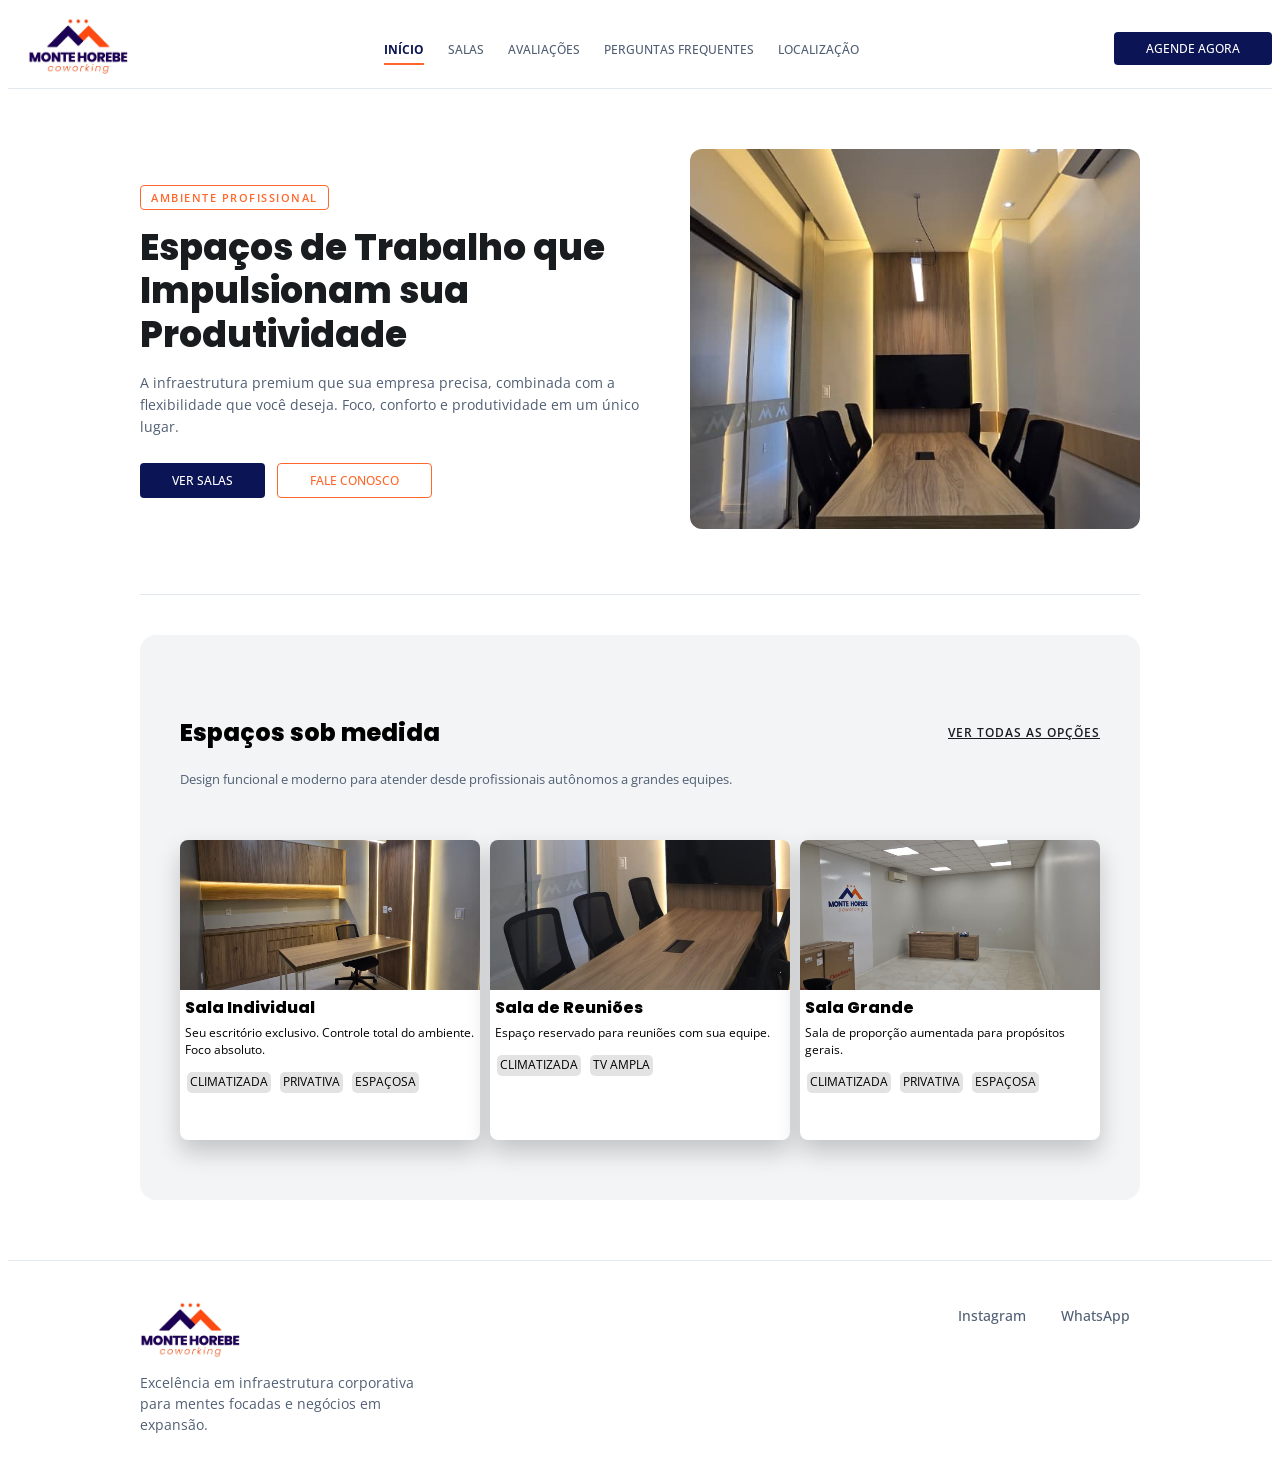
==== commit 1fe6930c: "fieat/menu_hamburguer&avaliacoes_descritas" ====
--- a/index.html
+++ b/index.html
@@ -14,6 +14,7 @@
           <img src="assets/logo.png" alt="logo monte-horebe" />
         </div>
 
+        <button class="menu-toggle" aria-label="Menu">&#9776;</button>
         <div class="nav-links">
           <a href="#" class="nav-link active">Início</a>
           <a href="salas.html" class="nav-link">Salas</a>
@@ -129,5 +130,10 @@
     </footer>
 
     <script src="js/script.js"></script>
+    <script>
+      document.querySelector('.menu-toggle').addEventListener('click', function() {
+        document.querySelector('.nav-links').classList.toggle('open');
+      });
+    </script>
   </body>
 </html>
--- a/css/main.css
+++ b/css/main.css
@@ -1,5 +1,7 @@
+@import url("https://fonts.googleapis.com/css2?family=Poppins:wght@800&family=Open+Sans:wght@400;700&display=swap");
+
 :root {
-  --primary: #000000;
+  --primary: #0b1455;
   --on-primary: #ffffff;
   --secondary: #515f74;
   --surface-container-lowest: #ffffff;
@@ -10,10 +12,11 @@
   --on-surface-variant: #45464d;
   --slate-border: #e2e8f0;
   --tertiary: #000000;
-  --tertiary-container: #0b1c30;
+  --tertiary-container: #0b1455;
   --whatsapp-green: #25d366;
   --primary-fixed-dim: #bec6e0;
   --surface-tint: #565e74;
+  --accent: #ff672b;
 
   --margin-sm: 8px;
   --margin-md: 16px;
@@ -26,6 +29,17 @@
   --beneficios: rgb(227, 227, 227);
 }
 
+body {
+  font-family: "Open Sans", sans-serif;
+}
+
+h1,
+h2,
+h3 {
+  font-family: "Poppins", sans-serif;
+  font-weight: 800;
+}
+
 a {
   text-decoration: none;
   color: inherit;
@@ -37,6 +51,17 @@
   top: 0;
   border-bottom: 1px solid var(--slate-border);
   width: 100%;
+  z-index: 100;
+}
+
+.menu-toggle {
+  display: none;
+  background: none;
+  border: none;
+  font-size: 24px;
+  cursor: pointer;
+  color: var(--on-surface);
+  padding: 8px;
 }
 
 .navbar-container {
@@ -65,12 +90,12 @@
 .nav-link.active {
   color: var(--primary);
   font-weight: 700;
-  border-bottom: 2px solid var(--primary);
+  border-bottom: 2px solid var(--accent);
   padding-bottom: 5px;
 }
 
 .nav-link:hover {
-  color: var(--primary);
+  color: var(--accent);
   font-weight: 200;
   opacity: 0.8;
 }
@@ -171,6 +196,11 @@
   border-radius: 10px;
   padding: 20px;
   box-shadow: 0 4px 10px rgba(0, 0, 0, 0.8);
+}
+
+.info-adress h2,
+.info-contact h2 {
+  color: var(--primary);
 }
 
 .info-contact a.btn-whatsapp {
@@ -214,7 +244,7 @@
 .container-principal {
   display: flex;
   flex-wrap: wrap;
-  justify-self: center;
+  margin: 0 auto;
   width: 80%;
   max-width: 1000px;
 }
@@ -545,7 +575,7 @@
 
 .depoimento:nth-child(2) {
   grid-column: span 8;
-  background-color: #000000;
+  background-color: var(--primary);
   color: #ffffff;
   border: none;
 }
@@ -581,21 +611,20 @@
   max-width: 1000px;
   margin: var(--section-gap-desktop) auto 0 auto;
 }
-
-.avaliacoes-cta h2 {
+.avaliacoes-cta .avaliacoes-cta h2 {
   font-size: 28px;
   margin-top: 0;
   margin-bottom: 24px;
 }
 
 .avaliacoes-cta .btn-primary:hover {
-  background-color: #222;
+  background-color: var(--primary);
 }
 
 .avaliacoes-cta a.btn-primary {
   background-color: transparent;
-  color: var(--primary);
-  border: 1px solid var(--slate-border);
+  color: var(--accent);
+  border: 1px solid var(--accent);
 }
 
 .avaliacoes-cta a.btn-primary:hover {
@@ -693,11 +722,11 @@
   font-weight: 600;
   letter-spacing: 1.5px;
   text-transform: uppercase;
-  border: 1px solid var(--on-surface);
+  border: 1px solid var(--accent);
   border-radius: 4px;
   padding: 4px 10px;
   width: fit-content;
-  color: var(--on-surface-variant);
+  color: var(--accent);
 }
 
 .title-hero h1 {
@@ -754,7 +783,7 @@
 
 .btn-secondary {
   background-color: transparent;
-  color: var(--on-surface);
+  color: var(--accent);
   padding: var(--margin-sm) var(--margin-lg);
   border-radius: 4px;
   font-size: 12px;
@@ -766,7 +795,7 @@
   display: inline-flex;
   align-items: center;
   justify-content: center;
-  border: 1px solid var(--on-surface);
+  border: 1px solid var(--accent);
   cursor: pointer;
 }
 
@@ -806,3 +835,118 @@
   color: inherit;
   text-decoration: none;
 }
+
+@media (max-width: 768px) {
+  .menu-toggle {
+    display: block;
+  }
+
+  .navbar-container {
+    flex-wrap: wrap;
+    height: auto;
+    padding: 12px 0;
+  }
+
+  .nav-links {
+    display: none;
+    flex-direction: column;
+    width: 100%;
+    padding: 12px 20px;
+    gap: 8px;
+    order: 3;
+  }
+
+  .nav-links.open {
+    display: flex;
+  }
+
+  .nav-actions {
+    display: none;
+  }
+
+  .container-hero {
+    flex-direction: column;
+    text-align: center;
+    padding: 32px 0;
+    gap: 24px;
+  }
+
+  .title-hero {
+    max-width: 100%;
+    align-items: center;
+  }
+
+  .container-image-hero {
+    max-width: 100%;
+  }
+
+  .container-image-hero img {
+    height: 250px;
+  }
+
+  .hero-actions {
+    justify-content: center;
+  }
+
+  .container-principal {
+    width: 92%;
+  }
+
+  .section-salas-preview {
+    padding: 32px 16px;
+  }
+
+  .section-salas-preview .container-salas {
+    flex-wrap: wrap;
+  }
+
+  .section-salas-preview .card-sala {
+    flex: none;
+    width: 100%;
+  }
+
+  .card-sala {
+    width: 100%;
+  }
+
+  .card-sala img {
+    width: 100%;
+  }
+
+  .title-salas {
+    flex-direction: column;
+    gap: 8px;
+  }
+
+  .depoimento-grid {
+    grid-template-columns: 1fr;
+  }
+
+  .depoimento:nth-child(1),
+  .depoimento:nth-child(2),
+  .depoimento:nth-child(3),
+  .depoimento:nth-child(4) {
+    grid-column: span 1;
+  }
+
+  .depoimento:nth-child(3) {
+    flex-direction: column;
+  }
+
+  .depoimento-destaque {
+    flex-direction: column;
+  }
+
+  .depoimento-destaque::before {
+    min-height: 200px;
+    min-width: 100%;
+  }
+
+  .avaliacoes {
+    padding: 0 16px;
+  }
+
+  .avaliacoes h1 {
+    font-size: 28px;
+  }
+}
